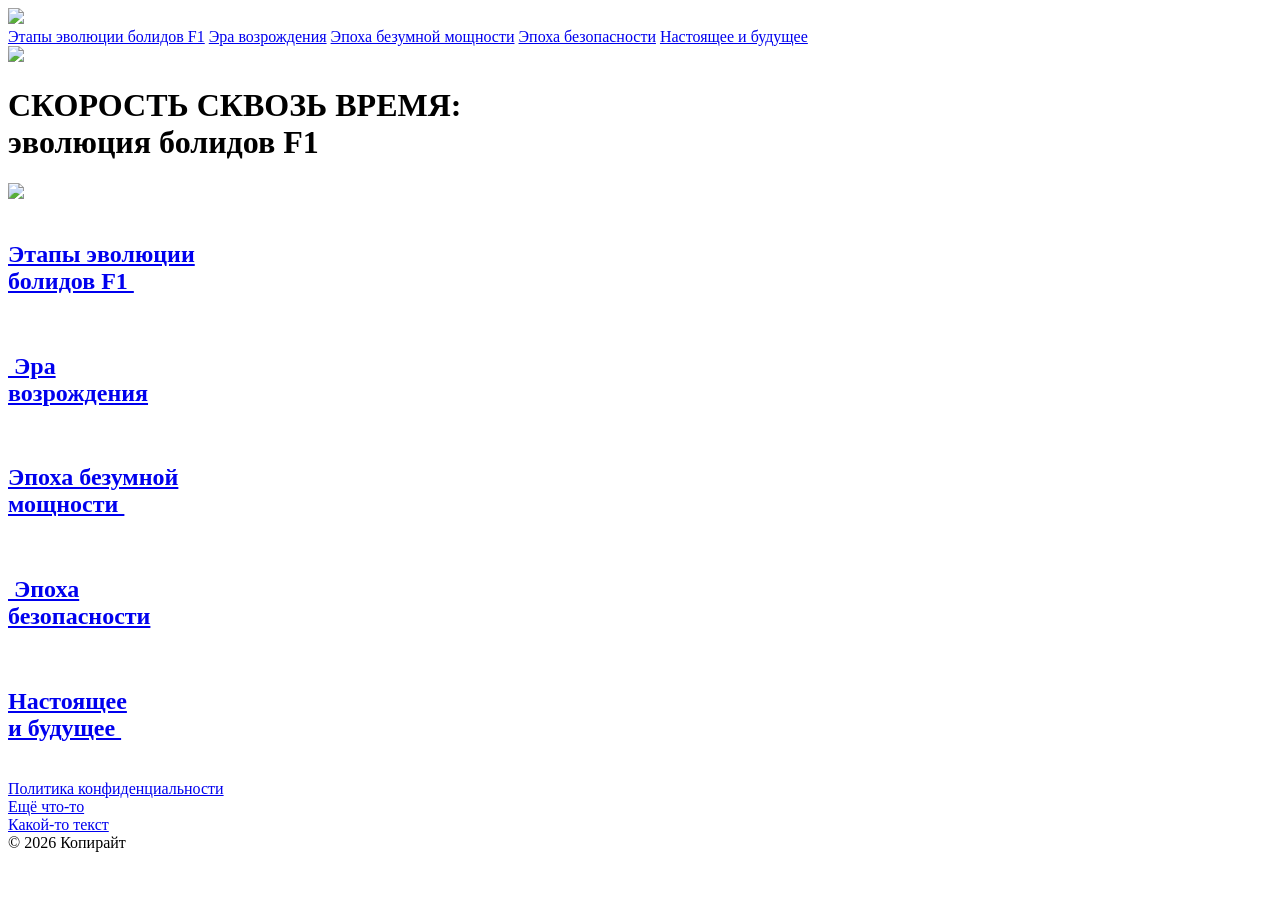
==== index.html @ 240421dc "Add files via upload" ====
<!DOCTYPE html>
<html lang="ru">
<head>
  <meta charset="UTF-8">
  <meta name="viewport" content="width=device-width, initial-scale=1.0">
  <title>Главная страница</title>
  <link rel="stylesheet" href="style.css">
</head>
<body>
  <header class="header">
    <div class="top">
      <a href="index.html">
      <img src="img\logored.png" class="logo">
      </a>
      <nav class="menu">
            <a href="1.html">Этапы эволюции болидов F1</a>
            <a href="2.html">Эра возрождения</a>
            <a href="3.html">Эпоха безумной мощности</a>
            <a href="4.html">Эпоха безопасности</a>
            <a href="5.html">Настоящее и будущее</a>
        </nav>
        <a href="regeistr.html">
          <img  src="img\iconreg.png" class="imgreg">
        </a>
    </div>
     </header>
     <div class="hero">
      <div class="left">
        <h1 class="title"> СКОРОСТЬ СКВОЗЬ ВРЕМЯ: <br>
      эволюция болидов  F1 </h1>
      
    </div>
    <img src="img\carheader.png" class="heroimg">
     </div>
</div>
<div class="partone">
  <img src="img\part1img.png" alt="" class="partoneimg">
  <div class="partoneblock">
    <a href="1.html">
      <h2  class="partonetitle">
        Этапы эволюции <br> болидов F1 
         <img src="img\iconlink.png" alt="" id="arrow">
      </h2>
    </a>
  </div>
</div>
<div class="parttwo">
  <img src="img\part2img.png" alt="" class="parttwoimg">
  <div class="parttwoblock">
    <a href="2.html">
    <h2 class="parttwotitle">
      <img src="img\iconlink.png" alt="" id="arrow">
    Эра <br> возрождения
    </h2>
    </a>
  </div>
  
</div>
<div class="partone">
  <img src="img\part3img.png" alt="" class="partoneimg">
  <div class="partoneblock">
    <a href="#">
      <h2  class="partonetitle">
        Эпоха безумной<br> мощности
         <img src="img\iconlink.png" alt="" id="arrow">
      </h2>
    </a>
  </div>
</div>
<div class="parttwo">
  <img src="img\part4img.png" alt="" class="parttwoimg">
  <div class="parttwoblock">
    <a href="#">
    <h2 class="parttwotitle">
      <img src="img\iconlink.png" alt="" id="arrow">
    Эпоха <br> безопасности
    </h2>
    </a>
  </div>
</div>
<div class="partone">
  <img src="img\part5img.png" alt="" class="partoneimg">
  <div class="partoneblock">
    <a href="#">
      <h2  class="partonetitle">
        Настоящее<br> и будущее
         <img src="img\iconlink.png" alt="" id="arrow">
      </h2>
    </a>
  </div>
</div>
<footer class="footer">
  <a href="index.html">
  <img src="img\logoblack.png" alt="" id="logoblack">
  </a>
  <div class="bottom">
    <a href="#">Политика конфиденциальности</a><br>
    <a href="#">Ещё что-то</a><br>
    <a href="#">Какой-то текст</a>

  </div>

  
  <div class="copy">
    © 2026 Копирайт
  </div>
</footer>
  

  
</body>
</html>
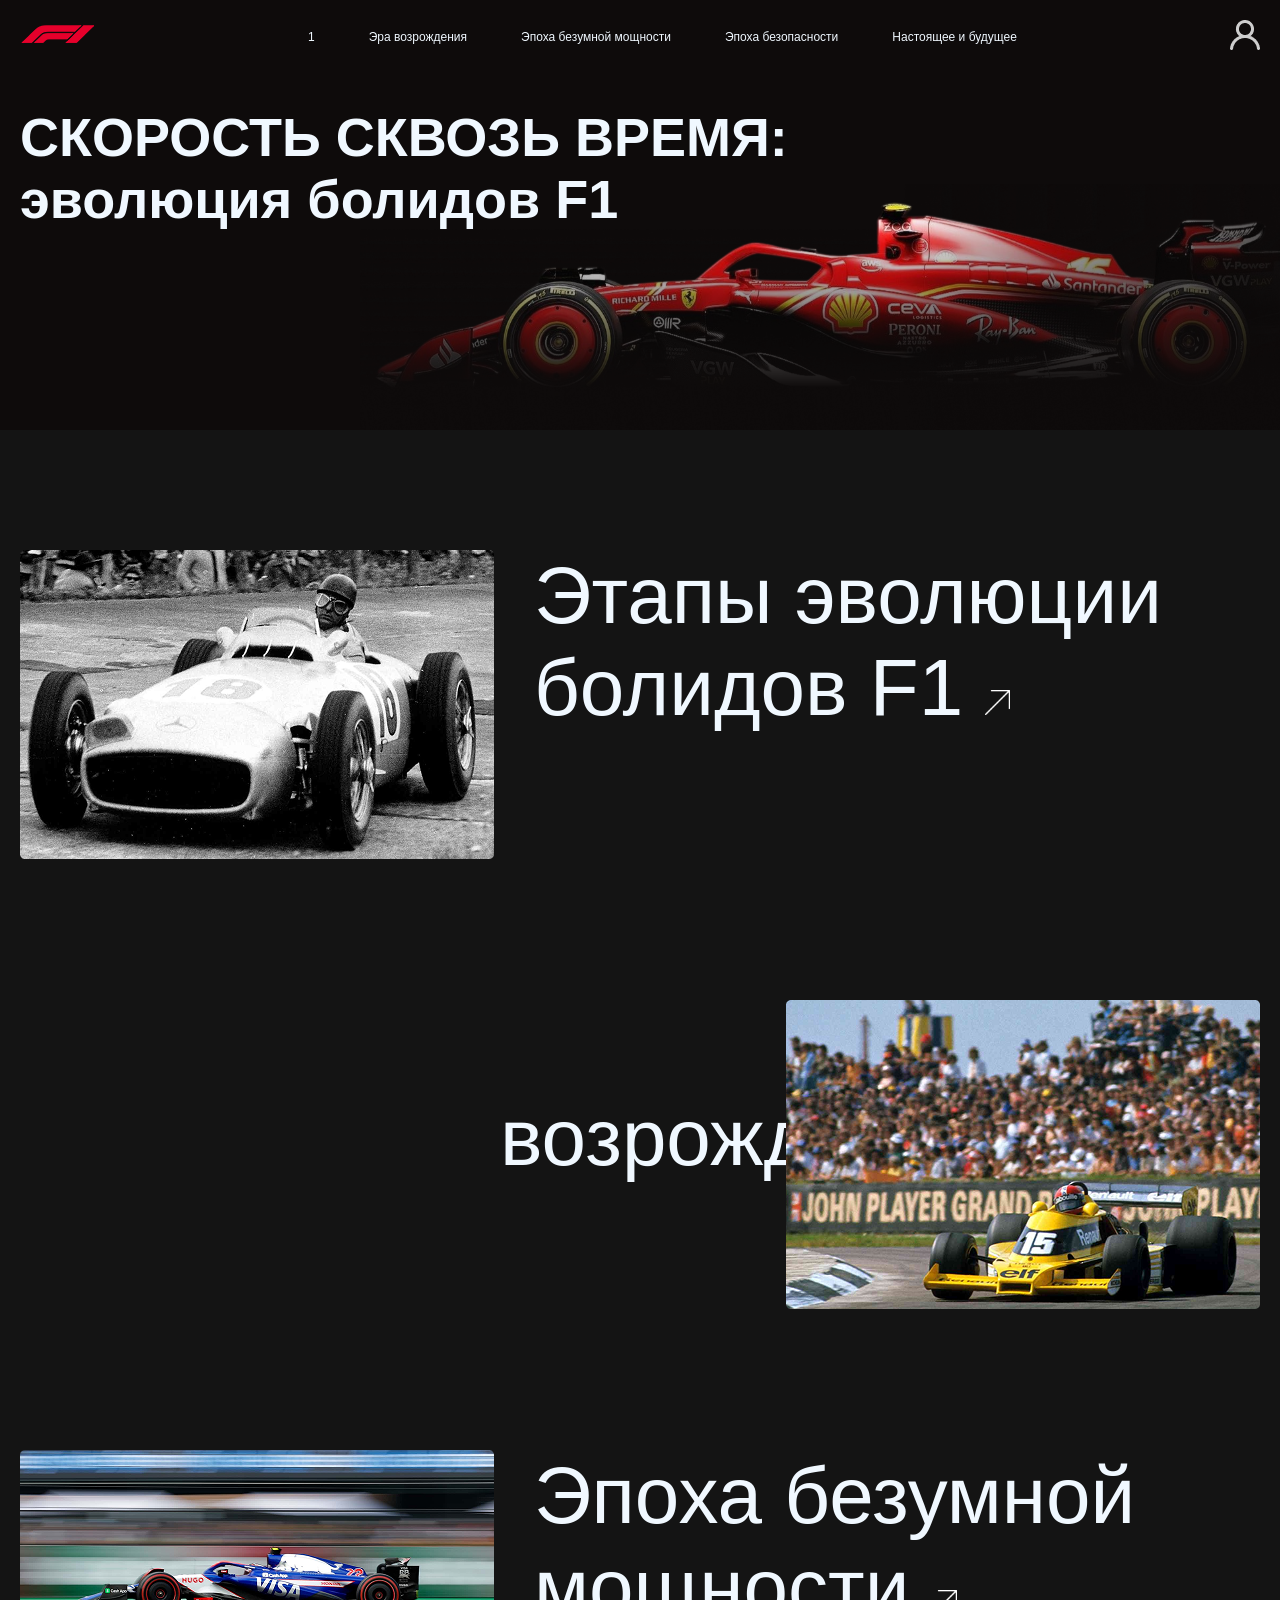
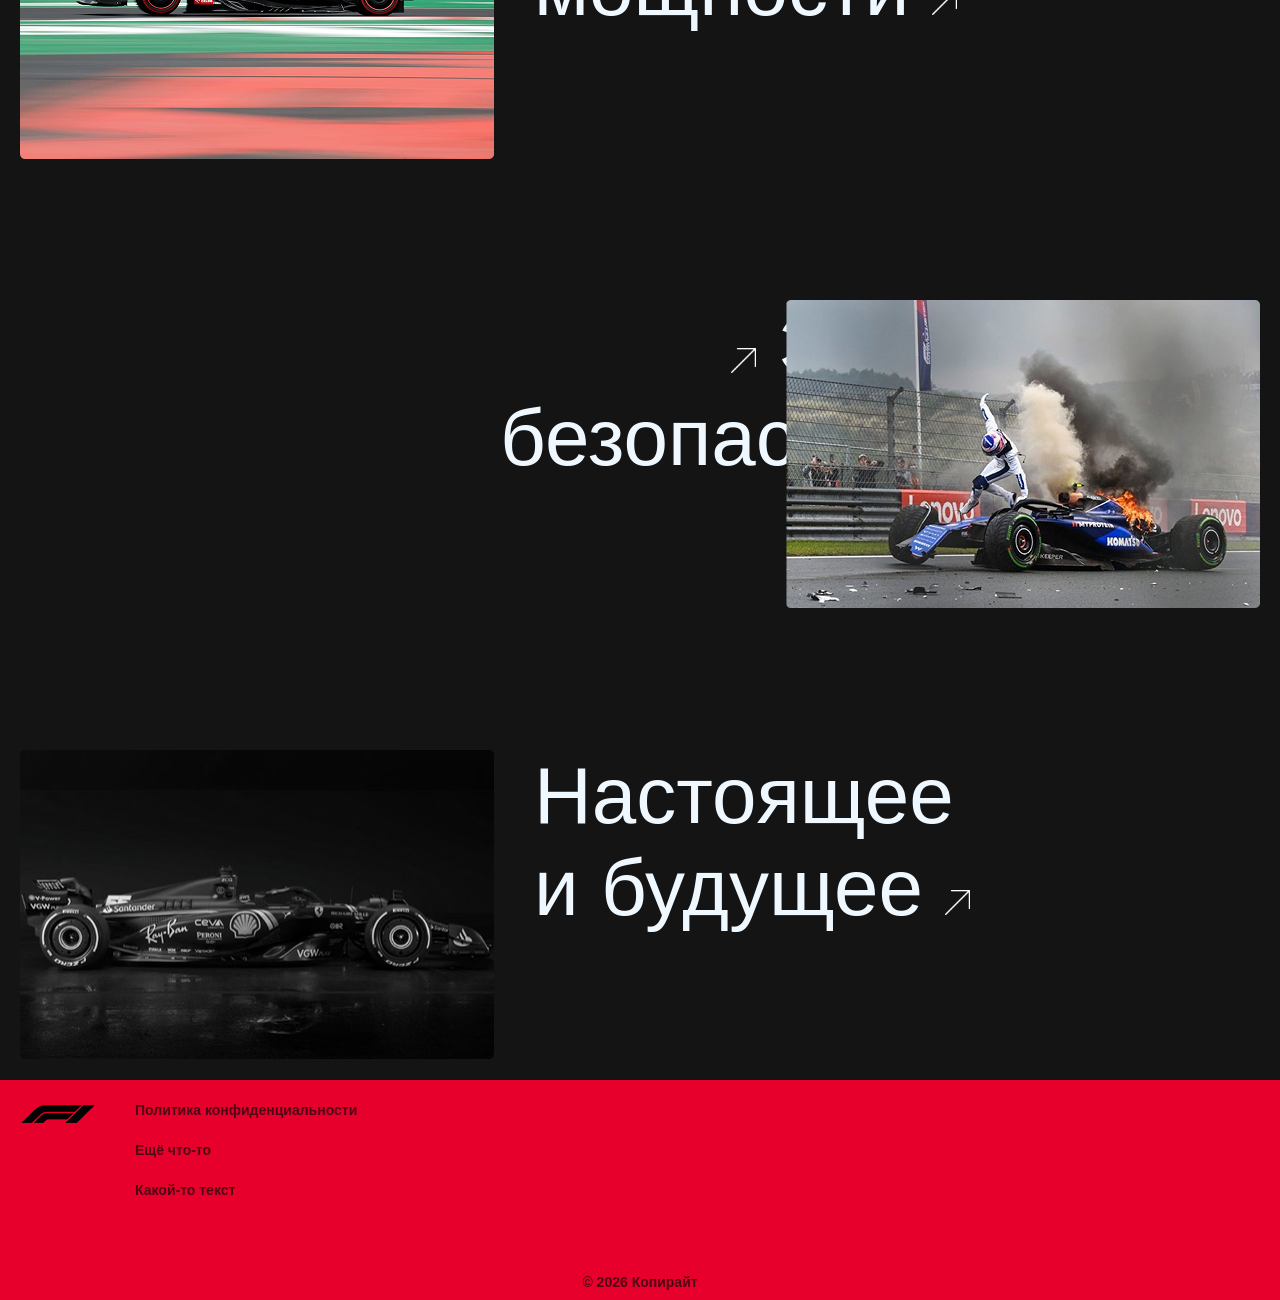
==== commit 721a5b7e: "Update index.html" ====
--- a/index.html
+++ b/index.html
@@ -13,7 +13,7 @@
       <img src="img\logored.png" class="logo">
       </a>
       <nav class="menu">
-            <a href="1.html">Этапы эволюции болидов F1</a>
+            <a href="1.html">1</a>
             <a href="2.html">Эра возрождения</a>
             <a href="3.html">Эпоха безумной мощности</a>
             <a href="4.html">Эпоха безопасности</a>
@@ -109,4 +109,4 @@
 
   
 </body>
-</html>+</html>
--- a/style.css
+++ b/style.css
@@ -0,0 +1,293 @@
+:root {
+  --dark__gray: #0E0B0B;
+  --light__gray: #141414;
+  --f1__red: #e6002b;
+}
+body {
+  margin: 0;
+  background: #141414;
+  font-family: 'Segoe UI', Tahoma, Geneva, Verdana, sans-serif;
+  color: aliceblue;
+}
+a {
+  text-decoration: none;
+  color: aliceblue;
+  font-size: 12px;
+  font-weight: 400;
+}
+/* index */
+.header {
+  position: fixed;
+  width: 100%;
+  top: 0;
+  z-index: 1000;
+  background-color: #0E0B0B;
+  height: 50px;
+  padding: 10px 20px;
+}
+.top {
+  display: flex;
+  align-items: center;
+}
+.menu {
+   display: flex;
+    gap: 54px;
+    margin:  auto;
+   
+}
+.menu a {
+  opacity: 100%;
+   transition: 0.3s;
+}
+.menu a:hover {
+opacity: 70%;
+}
+  
+
+
+.hero {
+  position: relative;
+   background-color: #0E0B0B;
+   padding: 10px 20px;
+    height: 350px;
+    display: flex;
+    justify-content: space-between;
+    margin-top: 60px;
+}
+
+
+.title {
+  font-size: 54px;
+  z-index: 2;
+}
+.heroimg {
+  position: absolute;
+  right: 0px;
+  bottom: 0px;
+  width: 920px;
+  max-width: 100%;
+  z-index: 1;
+}
+.imgreg {
+  opacity: 80%;
+  margin-right: 40px;
+  transition: 0.3s;
+}
+.imgreg:hover {
+opacity: 100%;
+}
+.partone {
+   padding: 20px;
+    height: 310px;
+    display: flex;
+    margin-top: 100px;
+}
+.partoneimg {
+  flex-shrink: 0;
+  max-width: 474px;
+  max-height: 309px;
+}
+.partoneblock {
+  display: flex;
+  margin-left: 40px;
+}
+.partonetitle {
+  opacity: 100%;
+  margin: 0;
+  top: 0;
+  font-weight: 400;
+  font-size: 80px;
+  transition: 0.3s;
+}
+.partonetitle:hover {
+  font-size: 81px;
+opacity: 70%;
+}
+#arrow {
+  width: 25px;
+}
+.parttwo {
+  position: relative;
+   padding: 20px;
+    height: 310px;
+    display: flex;
+    margin-top: 100px; 
+
+}
+.parttwoimg {
+ position: absolute;
+  right: 0px;
+  padding-right: 20px;
+  
+}
+.parttwoblock {
+  text-align: right;
+  margin-left: 480px;
+}
+
+.parttwotitle {
+  opacity: 100%;
+  transition: 0.3s;
+   margin: 0;
+  top: 0;
+  font-weight: 400;
+  font-size: 80px;
+
+}
+.parttwotitle:hover {
+  font-size: 81px;
+opacity: 70%;
+}
+.footer {
+  
+  position: relative;
+  display: flex;
+  color: #0E0B0B;
+  background-color: #e6002b;
+  height: 200px;
+  padding: 10px 20px
+}
+#logoblack {
+  flex-shrink: 0;
+  max-width: 75px;
+  max-height: 50px;
+}
+
+
+.bottom {
+  line-height: 2.5;
+  color: #0E0B0B;
+  margin-left: 40px;
+  
+}
+.bottom a {
+  opacity: 70%;
+  color: #0E0B0B;
+  font-size: 14px;
+  font-weight: 600;
+}
+.copy {
+  position: absolute;
+  bottom: 10px;
+  left: 50%;
+   transform: translateX(-50%);
+   color: #0E0B0B;
+  font-size: 14px;
+  font-weight: 600;
+  opacity: 70%;
+
+}
+/* 1 */
+.stub {
+    width: 100%;
+    height: 70px;
+    background-color: blue;
+}
+.main {
+  display: flex;
+  width: 1200px;
+  height: 880px;
+  margin: 0 auto;
+}
+.main__title {
+  position: relative;
+  background-color: #0E0B0B;
+  align-items: center;
+  display: flex;
+  width: 1200px;
+  height: 330px;
+  
+}
+.main__title__text {
+  position: absolute;
+  left: 600px;
+  margin: 0;
+  font-weight: 400;
+  font-size: 80px;
+
+}
+.background__title {
+  background-color: #0E0B0B;
+  width: 100%;
+  height: 330px;
+}
+.main__text {
+  margin-left: 160px;
+  margin-right: 160px;
+  text-align: justify;
+  font-size: 20px;
+  line-height: 1.6;
+  text-indent: 20px;
+}  
+.title__img {
+  
+  position: absolute;
+  bottom: 0;
+  width: 575px;
+}
+.main__text__h {
+  margin-left: 160px;
+  margin-right: 160px;
+  text-align: justify;
+  font-size: 24px;
+  line-height: 1.6;
+  font-weight: 600;
+
+}
+.text__img {
+  display: flex;
+  justify-self: right;
+  
+  width: 600px;
+}
+.bigimg {
+  display: flex;
+  left: 50%;
+}
+.main__reg {
+position: relative;
+  width: 100%;
+  height: 700px;
+  display: flex;
+}
+.reg {
+
+  border-radius: 5px;
+  position: absolute;
+  left: 50%;
+   transform: translateX(-50%);
+  background-color: #e6002ac6;
+  width: 500px;
+  height: 600px;
+  align-self: center;
+}
+.title__reg {
+
+  position: absolute;
+   transform: translateX(-50%);
+  left: 50%;
+  font-size: 48px;
+  font-weight: 200;
+  margin: 0;
+}
+
+form {
+    position: absolute;
+    align-self: center;
+
+}
+
+input {
+
+
+  color: aliceblue;
+  background-color: #141414;
+  border: 0;
+  border-radius: 5px;
+  height: 30px;
+  width: 200px;
+}
+input::placeholder {
+color: aliceblue;
+opacity: 50%;
+}
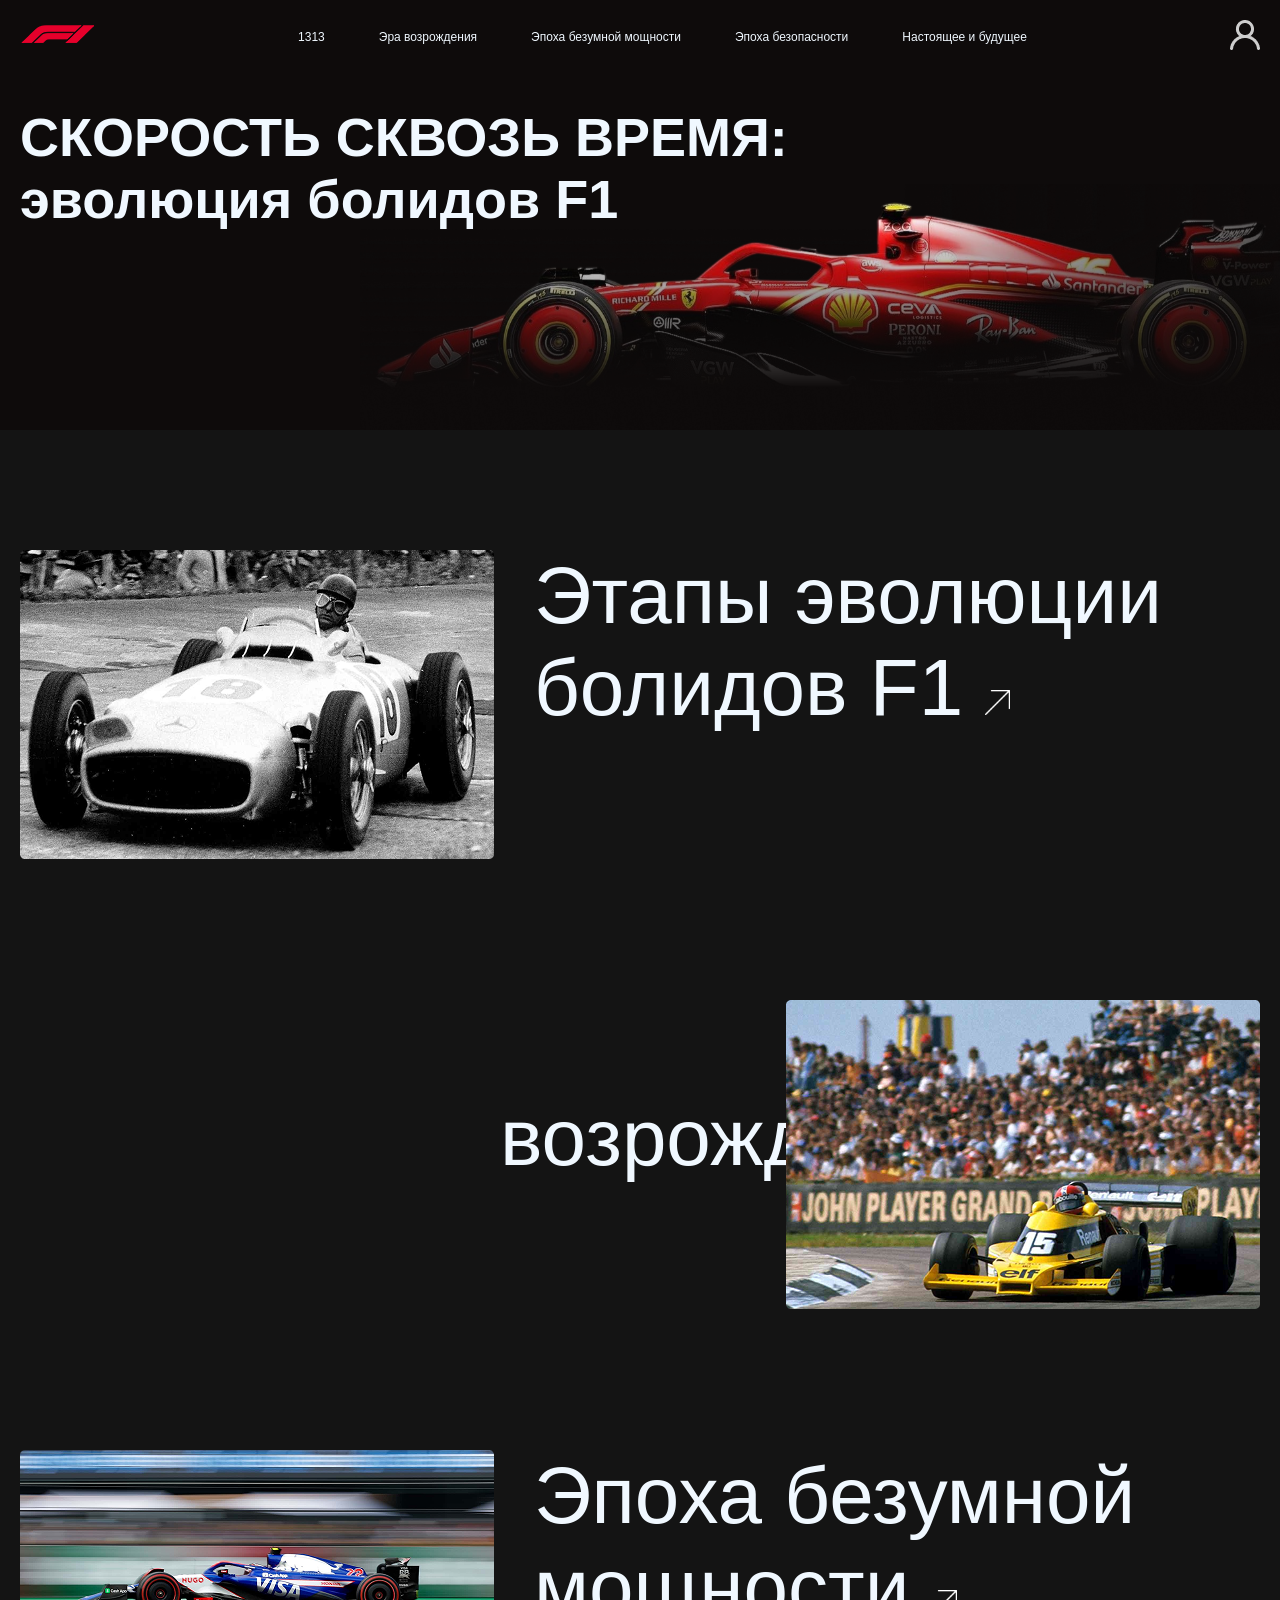
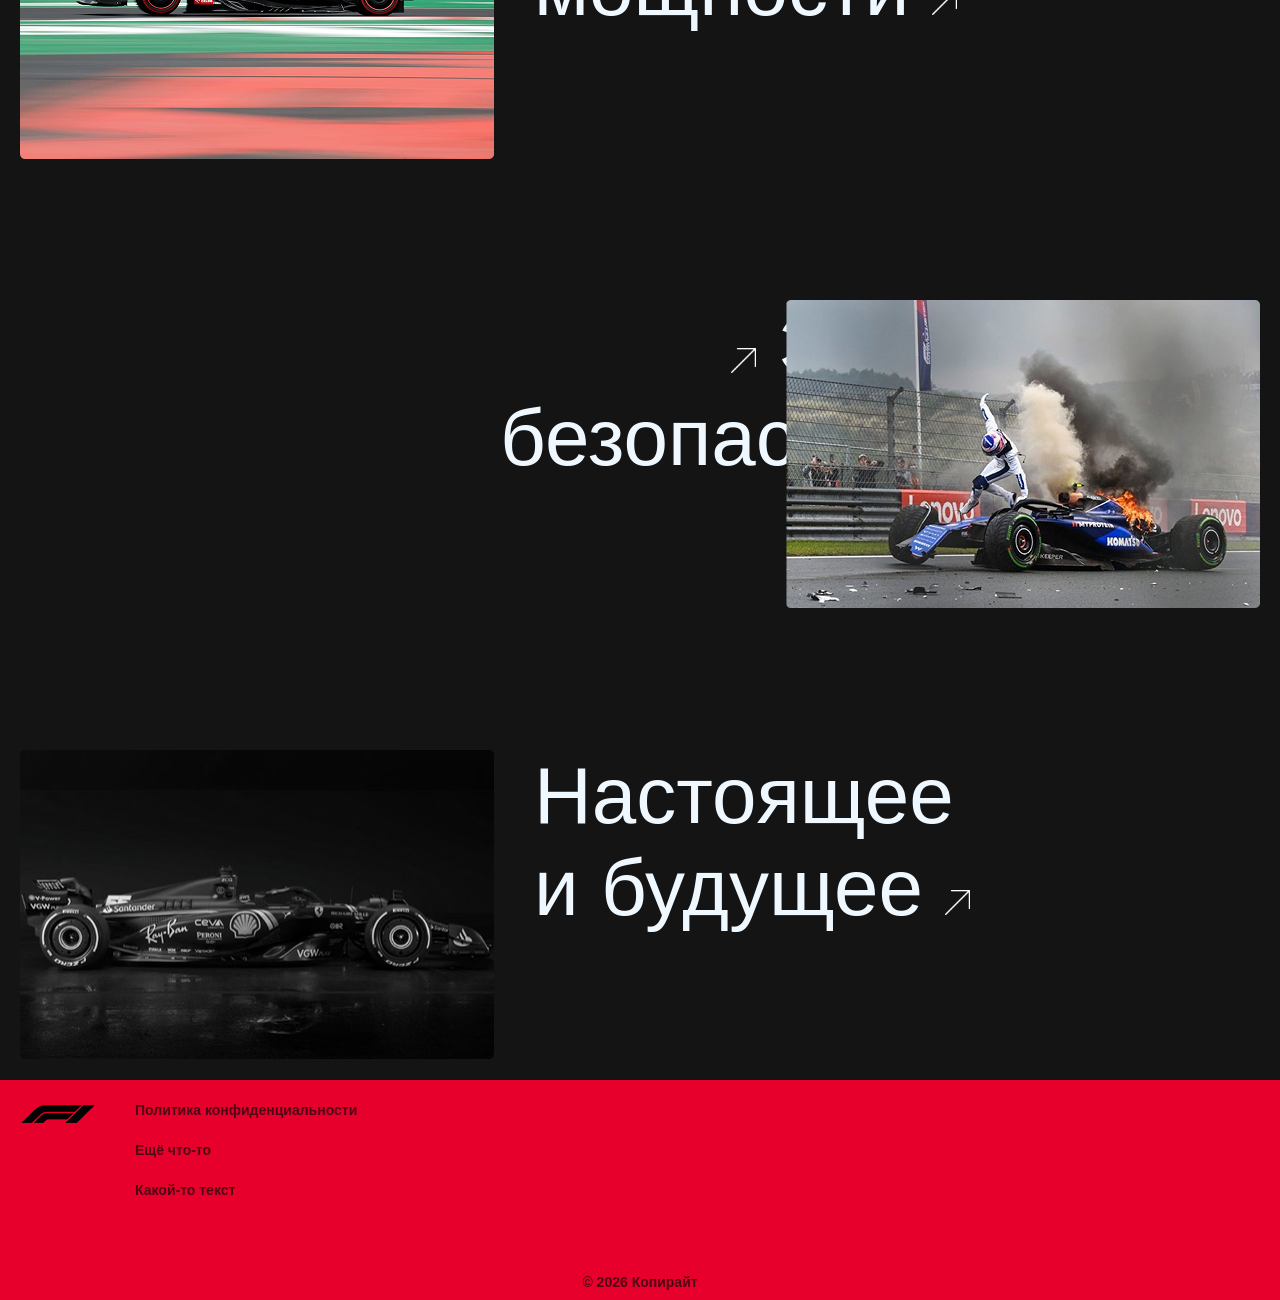
==== commit f51cd293: "Update index.html" ====
--- a/index.html
+++ b/index.html
@@ -13,7 +13,7 @@
       <img src="img\logored.png" class="logo">
       </a>
       <nav class="menu">
-            <a href="1.html">1</a>
+            <a href="1.html">1313</a>
             <a href="2.html">Эра возрождения</a>
             <a href="3.html">Эпоха безумной мощности</a>
             <a href="4.html">Эпоха безопасности</a>
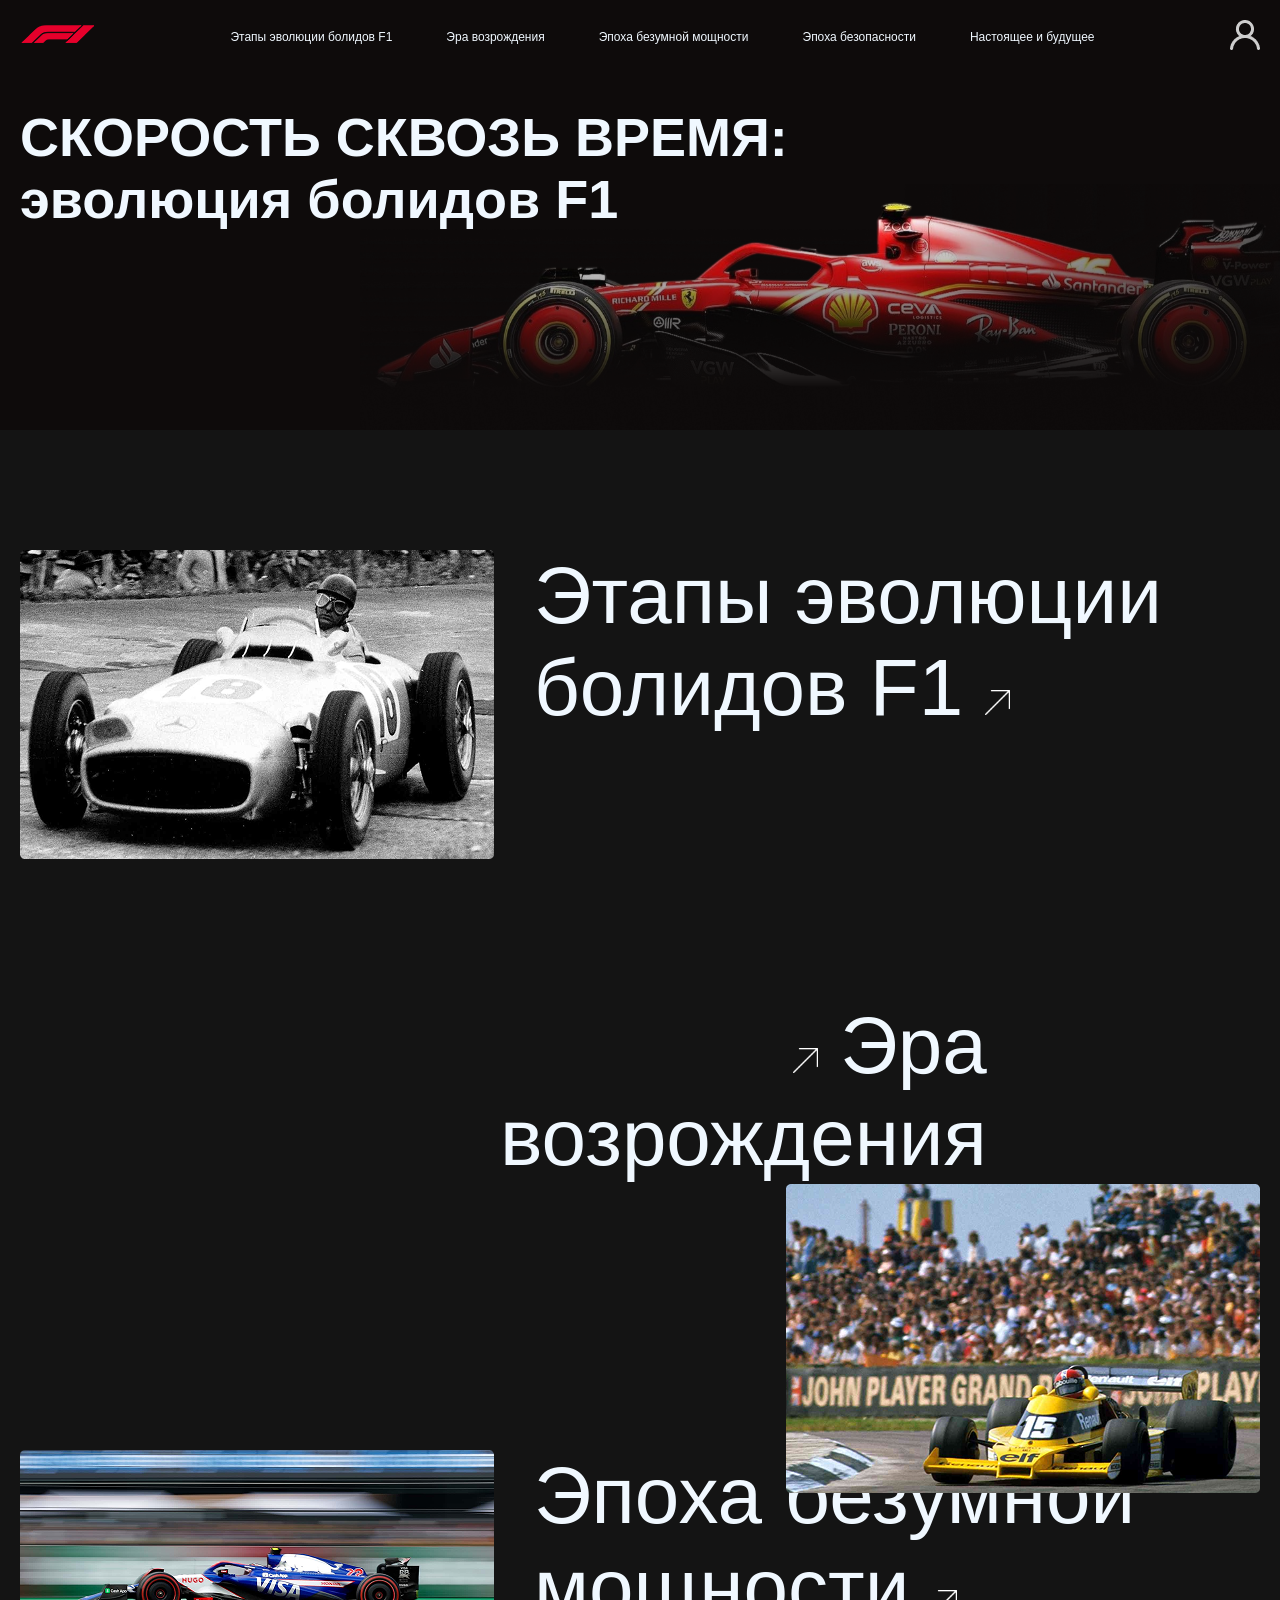
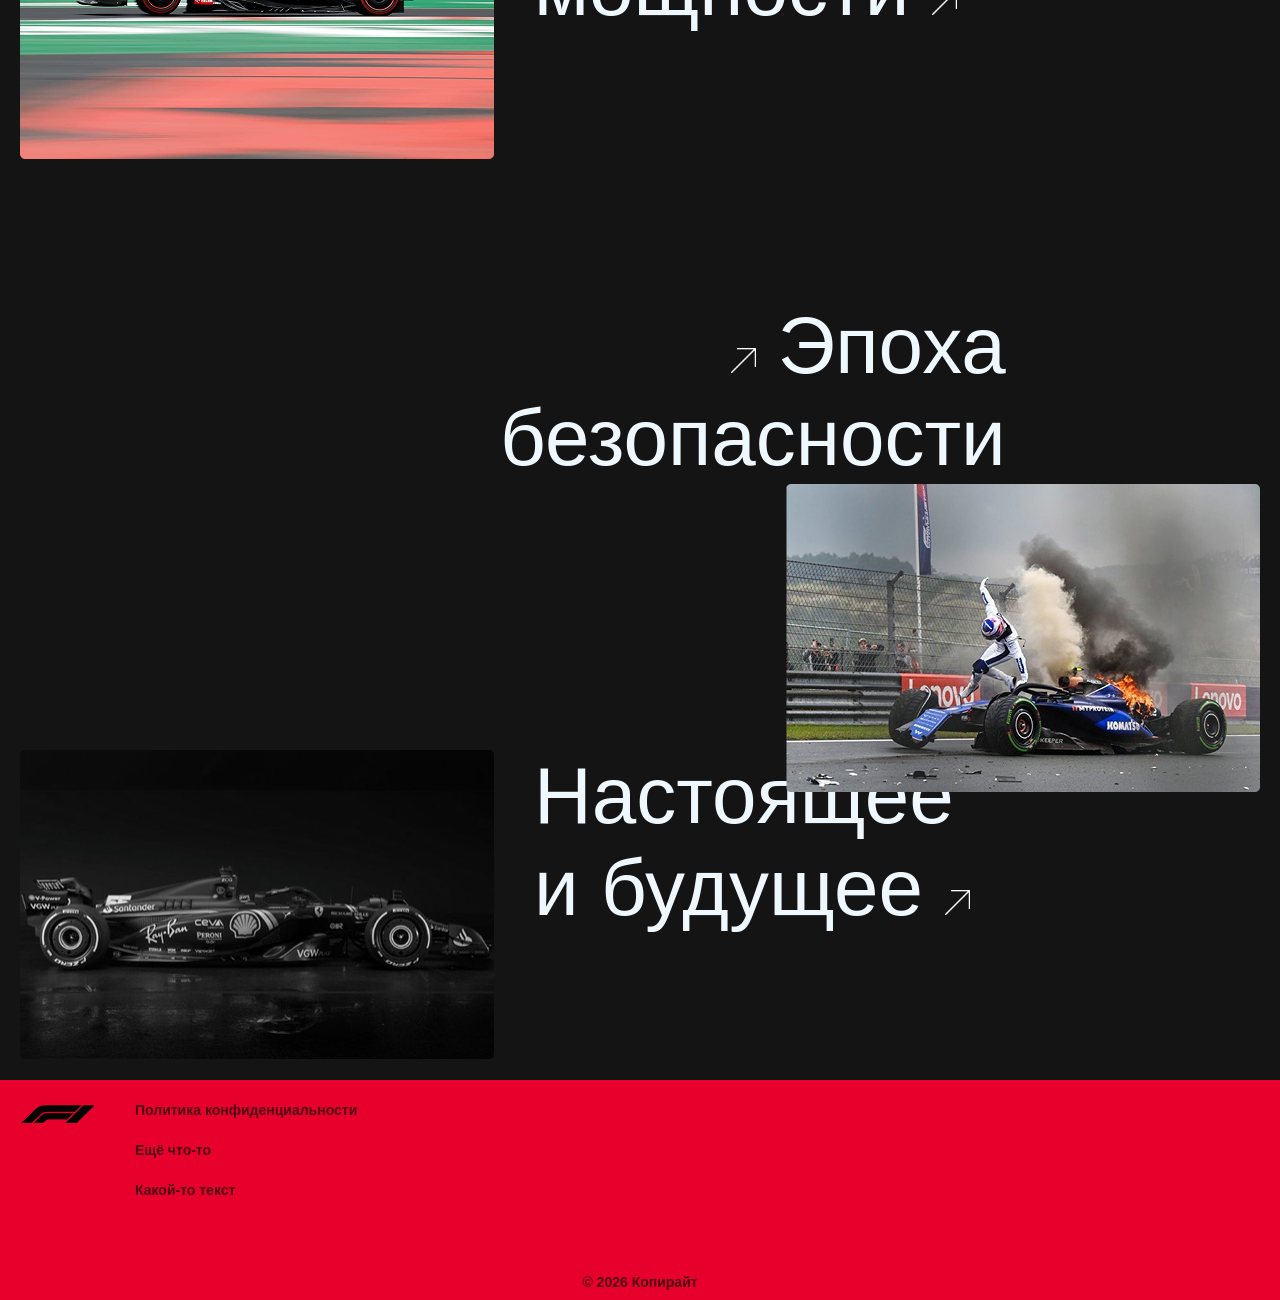
==== commit 45961a9b: "Update index.html" ====
--- a/index.html
+++ b/index.html
@@ -13,7 +13,7 @@
       <img src="img\logored.png" class="logo">
       </a>
       <nav class="menu">
-            <a href="1.html">1313</a>
+            <a href="1.html">Этапы эволюции болидов F1</a>
             <a href="2.html">Эра возрождения</a>
             <a href="3.html">Эпоха безумной мощности</a>
             <a href="4.html">Эпоха безопасности</a>
@@ -45,7 +45,7 @@
   </div>
 </div>
 <div class="parttwo">
-  <img src="img\part2img.png" alt="" class="parttwoimg">
+  
   <div class="parttwoblock">
     <a href="2.html">
     <h2 class="parttwotitle">
@@ -53,6 +53,7 @@
     Эра <br> возрождения
     </h2>
     </a>
+    <img src="img\part2img.png" alt="" class="parttwoimg">
   </div>
   
 </div>
@@ -68,7 +69,7 @@
   </div>
 </div>
 <div class="parttwo">
-  <img src="img\part4img.png" alt="" class="parttwoimg">
+  
   <div class="parttwoblock">
     <a href="#">
     <h2 class="parttwotitle">
@@ -76,6 +77,7 @@
     Эпоха <br> безопасности
     </h2>
     </a>
+    <img src="img\part4img.png" alt="" class="parttwoimg">
   </div>
 </div>
 <div class="partone">
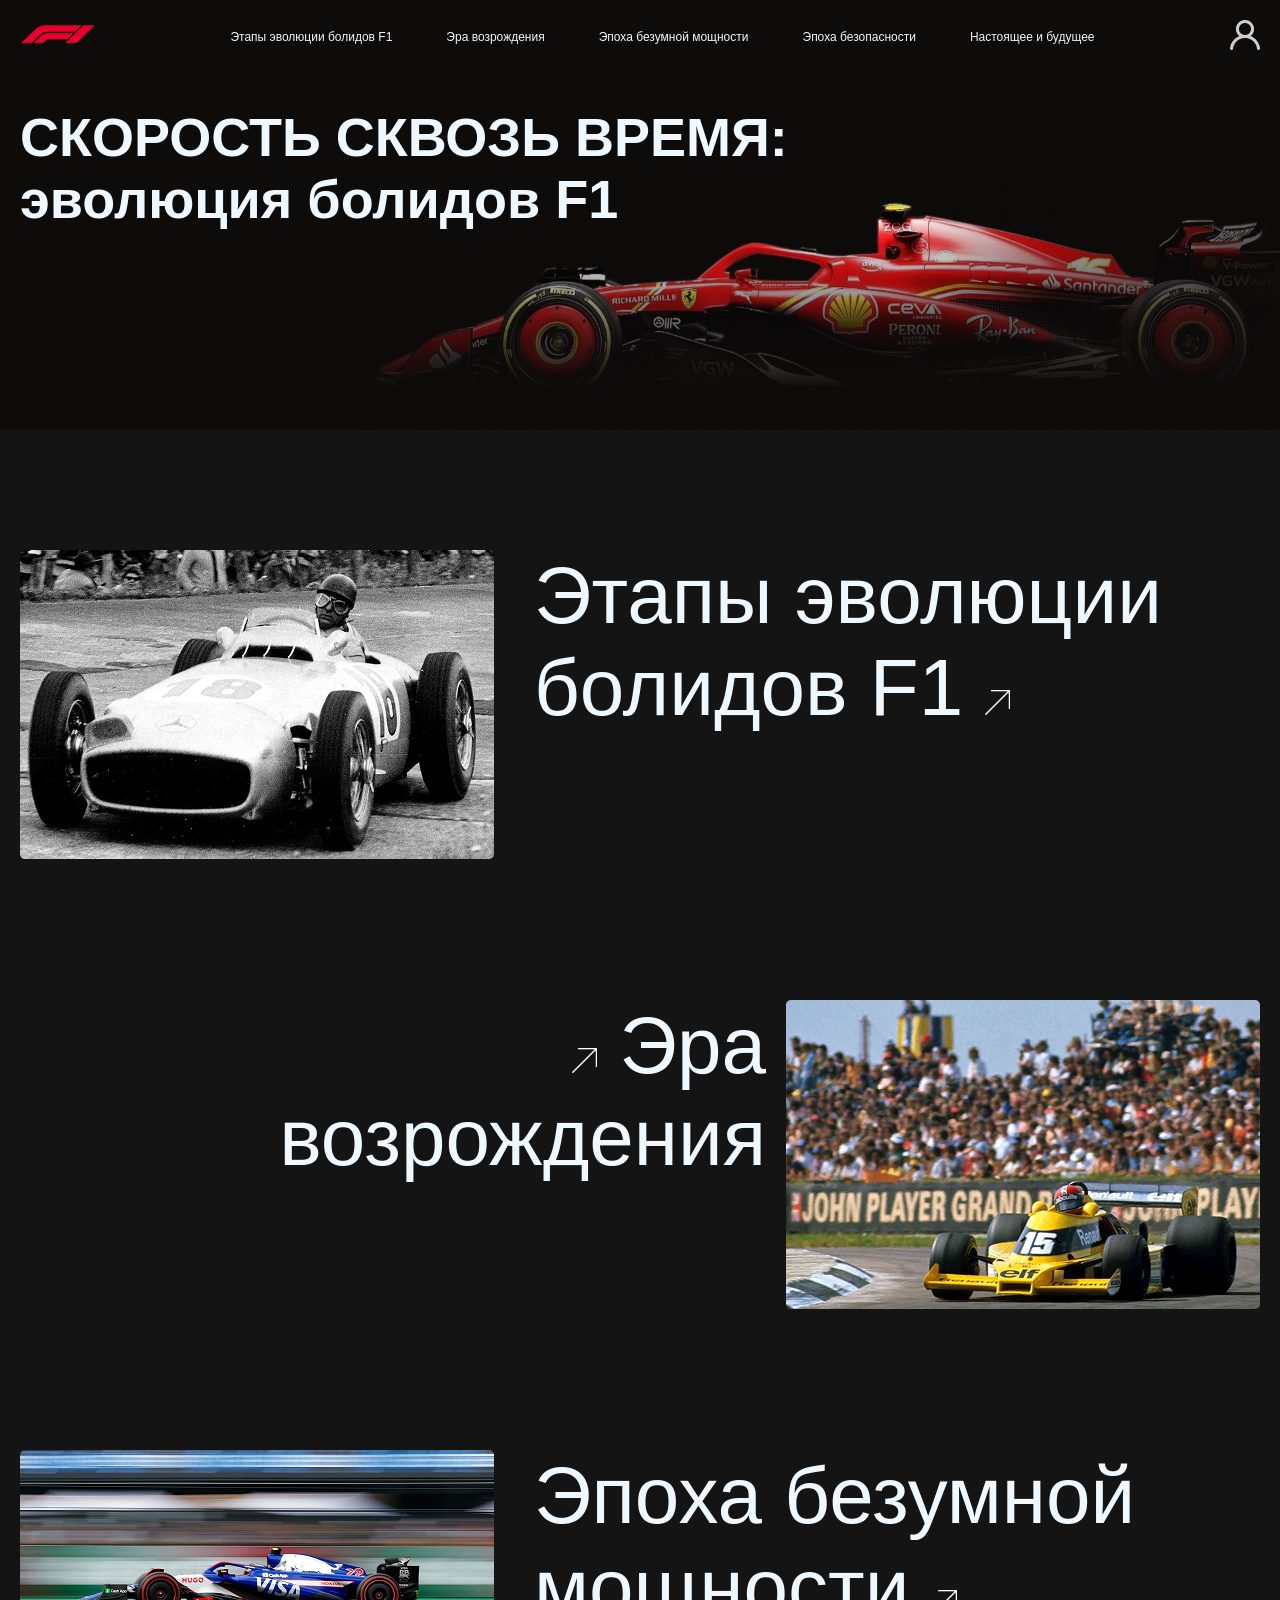
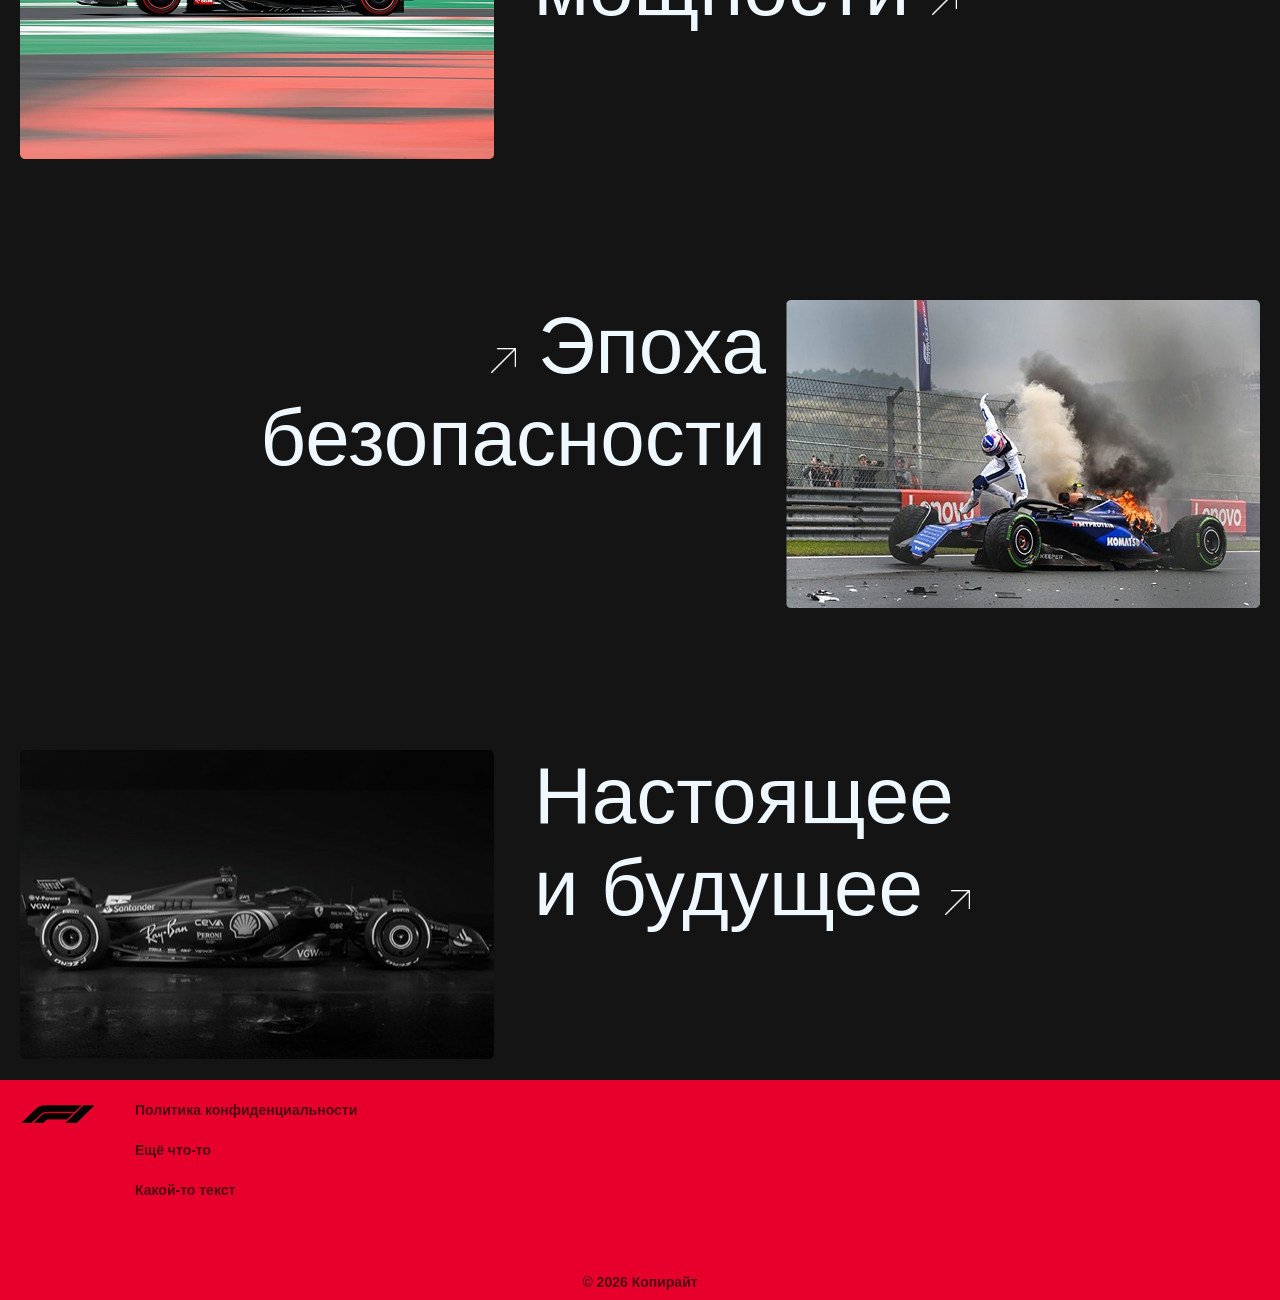
==== commit 3e9f830e: "Update index.html" ====
--- a/index.html
+++ b/index.html
@@ -60,7 +60,7 @@
 <div class="partone">
   <img src="img\part3img.png" alt="" class="partoneimg">
   <div class="partoneblock">
-    <a href="#">
+    <a href="3.html">
       <h2  class="partonetitle">
         Эпоха безумной<br> мощности
          <img src="img\iconlink.png" alt="" id="arrow">
@@ -71,7 +71,7 @@
 <div class="parttwo">
   
   <div class="parttwoblock">
-    <a href="#">
+    <a href="4.html">
     <h2 class="parttwotitle">
       <img src="img\iconlink.png" alt="" id="arrow">
     Эпоха <br> безопасности
@@ -83,7 +83,7 @@
 <div class="partone">
   <img src="img\part5img.png" alt="" class="partoneimg">
   <div class="partoneblock">
-    <a href="#">
+    <a href="5.html">
       <h2  class="partonetitle">
         Настоящее<br> и будущее
          <img src="img\iconlink.png" alt="" id="arrow">
--- a/style.css
+++ b/style.css
@@ -115,14 +115,16 @@
 
 }
 .parttwoimg {
- position: absolute;
-  right: 0px;
-  padding-right: 20px;
+  padding-left: 20px ;
+
+
   
 }
 .parttwoblock {
+  position: absolute;
+  right: 20px;
+  display: flex;
   text-align: right;
-  margin-left: 480px;
 }
 
 .parttwotitle {
